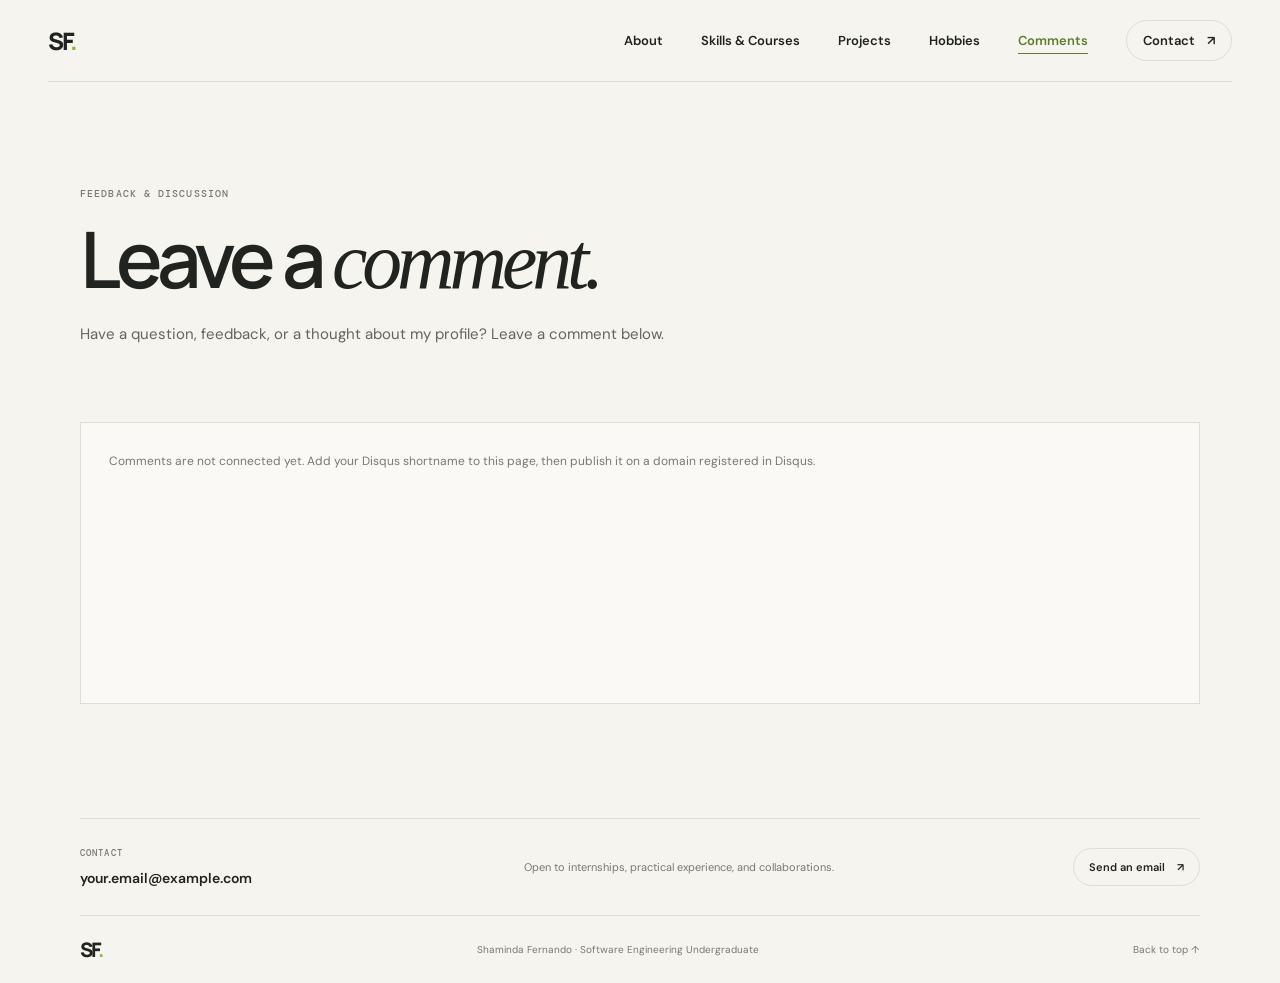
==== comments.html @ 827e6142 "Initial portfolio upload" ====
<!doctype html>
<html lang="en">
  <head>
    <meta charset="utf-8">
    <meta name="viewport" content="width=device-width, initial-scale=1">
    <meta name="theme-color" content="#f5f4ef">
    <meta name="description" content="Leave a comment or feedback for Shaminda Fernando.">
    <title>Comments — Shaminda Fernando</title>
    <link rel="preconnect" href="https://fonts.googleapis.com">
    <link rel="preconnect" href="https://fonts.gstatic.com" crossorigin>
    <link href="https://fonts.googleapis.com/css2?family=DM+Mono:wght@400;500&family=DM+Sans:wght@400;500;600;700&family=Manrope:wght@400;500;600;700;800&display=swap" rel="stylesheet">
    <link rel="stylesheet" href="styles.css">
    <script src="script.js" defer></script>
  </head>
  <body data-disqus-shortname="YOUR_DISQUS_SHORTNAME">
    <header class="site-header">
      <a class="wordmark" href="index.html" aria-label="Shaminda Fernando, home">SF<span>.</span></a>
      <button class="menu-toggle" type="button" aria-expanded="false" aria-controls="site-nav">
        <span class="menu-toggle-label">Menu</span>
        <span class="menu-icon" aria-hidden="true"><span></span><span></span></span>
      </button>
      <nav class="site-nav" id="site-nav" aria-label="Main navigation">
        <a href="index.html">About</a>
        <a href="skills.html">Skills &amp; Courses</a>
        <a href="projects.html">Projects</a>
        <a href="hobbies.html">Hobbies</a>
        <a href="comments.html" aria-current="page">Comments</a>
        <a class="nav-contact" href="index.html#contact">Contact <span aria-hidden="true">↗</span></a>
      </nav>
    </header>

    <main class="page-main section-wrap">
      <section class="page-intro">
        <p class="eyebrow">FEEDBACK &amp; DISCUSSION</p>
        <h1>Leave a <span class="serif-word">comment.</span></h1>
        <p>Have a question, feedback, or a thought about my profile? Leave a comment below.</p>
      </section>
      <section class="comments-panel" aria-label="Visitor comments">
        <p id="disqus-status" class="comments-status" aria-live="polite"></p>
        <div id="disqus_thread"></div>
      </section>
    </main>

    <footer class="site-footer section-wrap">
      <div class="footer-contact">
        <div>
          <p class="eyebrow">CONTACT</p>
          <a class="footer-email" href="mailto:your.email@example.com">your.email@example.com</a>
        </div>
        <p>Open to internships, practical experience, and collaborations.</p>
        <a class="footer-cta" href="mailto:your.email@example.com">Send an email <span aria-hidden="true">↗</span></a>
      </div>
      <div class="footer-bottom">
        <a class="wordmark" href="index.html" aria-label="Back to home">SF<span>.</span></a>
        <p>Shaminda Fernando · Software Engineering Undergraduate</p>
        <a href="#">Back to top ↑</a>
      </div>
    </footer>
  </body>
</html>
---- styles.css ----
:root {
  color-scheme: light;
  --paper: #f5f4ef;
  --ink: #20231f;
  --muted: #777a71;
  --line: #deded5;
  --green: #c9ef74;
  --serif: Georgia, "Times New Roman", serif;
  --sans: "DM Sans", sans-serif;
}

* { box-sizing: border-box; }
html { scroll-behavior: smooth; scroll-padding-top: 90px; }
body { margin: 0; background: var(--paper); color: var(--ink); font-family: var(--sans); -webkit-font-smoothing: antialiased; }
a { color: inherit; text-decoration: none; }
button { font: inherit; }
.section-wrap { width: min(1120px, calc(100% - 96px)); margin-inline: auto; }

.site-header { position: sticky; z-index: 5; top: 0; height: 82px; width: min(1280px, calc(100% - 96px)); margin: auto; display: flex; align-items: center; justify-content: space-between; border-bottom: 1px solid var(--line); background: var(--paper); }
.wordmark { font-family: "Manrope", sans-serif; font-size: 24px; font-weight: 800; letter-spacing: -2px; }
.wordmark span, .accent-dot { color: #8ab83b; }
.site-nav { display: flex; align-items: center; gap: 38px; font-size: 13px; font-weight: 600; }
.site-nav a { transition: opacity .2s ease; }
.site-nav a:not(.nav-contact) { position: relative; }
.site-nav a:not(.nav-contact)::after { position: absolute; right: 0; bottom: -5px; left: 0; height: 1px; background: currentColor; content: ""; transform: scaleX(0); transform-origin: left; transition: transform .25s ease; }
.site-nav a:not(.nav-contact):hover::after, .site-nav a[aria-current="page"]::after { transform: scaleX(1); }
.site-nav a:hover, .site-footer a:hover { opacity: .6; }
.site-nav a[aria-current="page"] { color: #607c2c; }
.nav-contact { border: 1px solid var(--line); border-radius: 30px; padding: 11px 16px; }
.nav-contact span { margin-left: 9px; }
.menu-toggle { display: none; }
a:focus-visible, button:focus-visible { outline: 2px solid #607c2c; outline-offset: 4px; }

.hero { position: relative; min-height: 645px; display: grid; grid-template-columns: 1.04fr .96fr; align-items: center; gap: 40px; padding-top: 36px; padding-bottom: 70px; }
.hero-copy { position: relative; z-index: 1; padding-bottom: 10px; }
.eyebrow { margin: 0 0 24px; color: var(--muted); font: 500 10px/1.5 "DM Mono", monospace; letter-spacing: 1.1px; }
.status-dot { display: inline-block; width: 7px; height: 7px; margin-right: 8px; border-radius: 50%; background: #88b94a; box-shadow: 0 0 0 4px #e6eddb; animation: status-pulse 2.8s ease-out infinite; }
h1, h2, h3, p { margin-top: 0; }
.hero h1, .contact h2 { margin: 0; font: 600 clamp(54px, 6.7vw, 88px)/.99 "Manrope", sans-serif; letter-spacing: -6px; }
.serif-word { font: italic 400 1.02em/.9 var(--serif); letter-spacing: -5px; }
.hero-intro { max-width: 410px; margin: 28px 0 27px; color: #62655e; font-size: 15px; line-height: 1.8; }
.hero-intro strong { color: var(--ink); font-weight: 600; }
.hero-emphasis { position: relative; display: inline-block; }
.hero-copy.reveal.is-visible .hero-emphasis { animation: word-reveal .9s .18s cubic-bezier(.2, .75, .25, 1) both; }
.hero-emphasis::after { position: absolute; right: 0; bottom: -.04em; left: 0; height: .055em; border-radius: 2px; background: #8ab83b; content: ""; transform: scaleX(0); transform-origin: left; }
.hero-copy.reveal.is-visible .hero-emphasis::after { animation: underline-draw .55s .78s ease-out forwards; }
.text-link { display: inline-flex; align-items: center; gap: 20px; padding-bottom: 8px; border-bottom: 1px solid #96988f; font-size: 13px; font-weight: 600; }
.text-link span { font-size: 17px; transition: transform .2s ease; }
.text-link:hover span { transform: translateY(3px); }
.hero-art { position: relative; min-height: 420px; overflow: hidden; background: #dce5ce; border-radius: 48% 48% 44% 42% / 43% 43% 45% 45%; isolation: isolate; }
.hero-art::before { position: absolute; inset: 18px; border: 1px solid rgba(32, 35, 31, .12); border-radius: inherit; content: ""; }
.hero-art::after { position: absolute; z-index: -1; inset: -35%; background: conic-gradient(from 20deg, transparent 0 22%, #f5f4ef44 30%, transparent 42% 65%, #a4bb7c44 73%, transparent 86%); content: ""; animation: slow-spin 32s linear infinite; }
.code-backdrop { position: absolute; z-index: 0; inset: 16% 8%; margin: 0; overflow: hidden; color: #536d3c; font: 10px/2.5 "DM Mono", monospace; opacity: .43; transform: rotate(-7deg); mask-image: linear-gradient(90deg, transparent, #000 12%, #000 78%, transparent); }
.code-backdrop span { position: absolute; left: 0; white-space: nowrap; animation: code-drift 17s ease-in-out infinite alternate; }
.code-backdrop span:nth-child(1) { top: 0; }
.code-backdrop span:nth-child(2) { top: 12%; animation-delay: -3s; }
.code-backdrop span:nth-child(3) { top: 25%; animation-delay: -6s; }
.code-backdrop span:nth-child(4) { top: 38%; animation-delay: -9s; }
.code-backdrop span:nth-child(5) { top: 51%; animation-delay: -12s; }
.code-backdrop span:nth-child(6) { top: 64%; animation-delay: -2s; }
.code-backdrop span:nth-child(7) { top: 77%; animation-delay: -7s; }
.code-backdrop span:nth-child(8) { top: 90%; animation-delay: -11s; }
.art-orbit { position: absolute; width: 470px; height: 205px; left: 50%; top: 50%; border: 1px solid rgba(32, 35, 31, .25); border-radius: 50%; transform: translate(-50%, -50%) rotate(-33deg); }
.orbit-two { width: 470px; height: 120px; transform: translate(-50%, -50%) rotate(53deg); }
.orbit-one { animation: orbit-drift 12s ease-in-out infinite alternate; }
.orbit-two { animation: orbit-drift-two 15s ease-in-out infinite alternate; }
.art-sun { position: absolute; width: 112px; height: 112px; top: 64px; right: 72px; border-radius: 50%; background: #d8a56c; }
.art-card { position: absolute; z-index: 1; top: 50%; left: 50%; width: 218px; min-height: 223px; padding: 25px; display: flex; flex-direction: column; justify-content: space-between; background: #f6f3e7; box-shadow: 0 20px 55px #4e604626; transform: translate(-50%, -46%) rotate(-7deg); transition: transform .45s cubic-bezier(.2, .8, .2, 1), box-shadow .45s ease; }
.hero-art:hover .art-card { transform: translate(-50%, -50%) rotate(-2deg); box-shadow: 0 28px 65px #4e604640; }
.art-card-label { font: 500 9px "DM Mono", monospace; letter-spacing: 1px; color: var(--muted); }
.art-card-title { font: 600 27px/1.12 "Manrope", sans-serif; letter-spacing: -1.5px; }
.art-card-mark { align-self: flex-end; color: #8ab83b; font-size: 32px; }
.art-caption, .art-coordinate { position: absolute; z-index: 1; font: 10px "DM Mono", monospace; color: #545d4b; }
.art-caption { left: 24px; bottom: 30px; }
.art-coordinate { right: 23px; top: 30px; }
.hero-index { position: absolute; right: 0; bottom: 30px; color: var(--muted); font: 10px "DM Mono", monospace; }

.work { padding-top: 112px; padding-bottom: 118px; }
.section-heading { display: flex; align-items: end; justify-content: space-between; margin-bottom: 36px; }
.section-heading .eyebrow { margin-bottom: 12px; }
.section-heading h2 { margin: 0; font: 600 clamp(34px, 4vw, 48px)/1.1 "Manrope", sans-serif; letter-spacing: -2.7px; }
.section-note { width: 240px; margin: 0 0 4px; color: var(--muted); font-size: 12px; line-height: 1.7; }
.project-grid { display: grid; grid-template-columns: 1fr 1fr; column-gap: 22px; row-gap: 40px; }
.project-card { display: block; min-width: 0; }
.project-art { position: relative; height: 270px; display: flex; align-items: center; justify-content: center; overflow: hidden; }
.project-art::after { position: absolute; top: -40%; bottom: -40%; left: -45%; width: 35%; background: linear-gradient(90deg, transparent, #ffffff70, transparent); content: ""; opacity: 0; pointer-events: none; transform: skewX(-18deg); }
.project-card:hover .project-art::after { animation: project-sheen .8s ease; }
.project-large { grid-column: 1 / -1; }
.project-large .project-art { height: 390px; }
.project-art-one { background: #d9e7c2; }
.project-art-two { background: #ead9c5; }
.project-art-three { background: #bbc8ae; }
.project-kicker { position: absolute; top: 20px; left: 22px; z-index: 2; font: 10px "DM Mono", monospace; letter-spacing: .8px; }
.project-arrow { position: absolute; z-index: 2; top: 17px; right: 19px; width: 33px; height: 33px; display: grid; place-items: center; border: 1px solid #26282066; border-radius: 50%; font-size: 15px; transition: background .2s ease, transform .2s ease; }
.project-card:hover .project-arrow { background: var(--green); transform: rotate(45deg); }
.project-wordmark { position: relative; z-index: 1; font: 500 clamp(54px, 8vw, 100px)/1 "Manrope", sans-serif; letter-spacing: -7px; }
.project-wordmark span { font: italic 400 1.05em var(--serif); }
.code-wordmark { font-family: "DM Mono", monospace; letter-spacing: -5px; }
.code-wordmark span { font-family: "DM Mono", monospace; font-style: normal; color: #607444; }
.field-shape { position: absolute; width: 315px; height: 315px; right: 6%; bottom: -232px; border: 1px solid #60744480; border-radius: 50%; }
.field-shape-two { right: auto; bottom: -260px; left: 7%; width: 350px; height: 350px; }
.phone-mockup { position: relative; width: 143px; height: 212px; padding: 34px 14px 14px; border: 5px solid #30322c; border-radius: 22px; background: #f4eddf; box-shadow: 10px 15px 25px #55452d25; transform: rotate(7deg); }
.phone-top { position: absolute; width: 39px; height: 5px; top: 12px; left: calc(50% - 19px); border-radius: 5px; background: #30322c; }
.phone-greeting { display: block; font: 600 23px/1 "Manrope", sans-serif; letter-spacing: -1.5px; }
.phone-pill { display: block; width: fit-content; margin-top: 17px; padding: 6px 8px; border-radius: 20px; background: #d8e6bf; font: 8px "DM Mono", monospace; }
.phone-spark { display: block; margin-top: 20px; color: #8ab83b; text-align: right; font-size: 26px; }
.studio-type { font: 700 clamp(38px, 5vw, 59px)/.86 "Manrope", sans-serif; letter-spacing: -3px; text-align: center; }
.studio-type i { font: italic 400 1em var(--serif); letter-spacing: -2px; }
.studio-stamp { position: absolute; right: 16%; bottom: 19%; padding: 10px; border: 1px solid #25291c; border-radius: 50%; font: 8px "DM Mono", monospace; transform: rotate(-12deg); }
.project-meta { display: flex; align-items: start; justify-content: space-between; padding-top: 15px; }
.project-meta h3 { margin: 0 0 5px; font-size: 15px; font-weight: 600; }
.project-meta p, .project-meta > span { margin: 0; color: var(--muted); font-size: 11px; }
.project-meta > span { padding-top: 3px; font-family: "DM Mono", monospace; }
.edit-note { margin: 32px 0 0; color: var(--muted); font: 10px "DM Mono", monospace; }

.about { padding: 100px 0 108px; background: #e9e9df; }
.about-inner { display: grid; grid-template-columns: .8fr 1.2fr; gap: 90px; }
.about-label .eyebrow { margin-top: 12px; }
.about-doodle { display: inline-block; margin: 35px 0 0 14px; color: #91b94c; font-size: 60px; }
.about-copy h2 { margin: 0 0 30px; font: 600 clamp(36px, 4.5vw, 54px)/1.08 "Manrope", sans-serif; letter-spacing: -3px; }
.about-copy h2 span { color: #8ba45e; font: italic 400 1.04em var(--serif); letter-spacing: -2px; }
.about-copy > p { max-width: 515px; color: #62655e; font-size: 13px; line-height: 1.9; }
.skills { display: flex; flex-wrap: wrap; gap: 9px; margin-top: 25px; }
.skills span { padding: 9px 12px; border: 1px solid #c8c9bd; border-radius: 30px; font-size: 10px; }

.contact { padding-top: 112px; padding-bottom: 114px; text-align: center; }
.contact .eyebrow { margin-bottom: 22px; }
.contact h2 { font-size: clamp(54px, 7vw, 84px); }
.contact-link { display: inline-block; margin-top: 30px; padding-bottom: 8px; border-bottom: 1px solid #8a8d83; font-size: 15px; font-weight: 600; }
.contact-link span { margin-left: 8px; }
.contact-hint { margin: 13px 0 0; color: var(--muted); font-size: 10px; }
.site-footer { display: block; padding-top: 28px; border-top: 1px solid var(--line); }
.site-footer .wordmark { font-size: 20px; }
.footer-contact { display: grid; grid-template-columns: 1fr 1.25fr auto; align-items: center; gap: 24px; padding-bottom: 27px; }
.footer-contact .eyebrow { margin: 0 0 6px; font-size: 9px; }
.footer-contact > p { margin: 0; color: var(--muted); font-size: 11px; }
.footer-email { font-size: 14px; font-weight: 600; }
.footer-cta { padding: 11px 15px; border: 1px solid var(--line); border-radius: 30px; font-size: 11px; font-weight: 600; }
.footer-cta span { margin-left: 9px; }
.footer-bottom { min-height: 68px; display: flex; align-items: center; justify-content: space-between; border-top: 1px solid var(--line); }
.footer-bottom p, .footer-bottom > a:last-child { margin: 0; color: var(--muted); font-size: 10px; }

.hero-actions { display: flex; align-items: center; flex-wrap: wrap; gap: 23px; }
.button-link { display: inline-flex; align-items: center; gap: 20px; padding: 13px 17px; border-radius: 30px; background: var(--ink); color: var(--paper); font-size: 12px; font-weight: 600; transition: background .2s ease, transform .2s ease; }
.button-link:hover { background: #4a5740; transform: translateY(-2px); }
.button-link span { font-size: 15px; }
.about-home { min-height: 610px; }
.page-main { min-height: calc(100vh - 164px); }
.page-intro { max-width: 720px; padding: 104px 0 74px; }
.page-intro .eyebrow { margin-bottom: 18px; }
.page-intro h1 { margin: 0 0 22px; font: 600 clamp(48px, 7vw, 78px)/1.02 "Manrope", sans-serif; letter-spacing: -5px; }
.page-intro h1 .serif-word { white-space: nowrap; }
.page-intro > p:last-child { max-width: 590px; margin: 0; color: #62655e; font-size: 15px; line-height: 1.8; }
.content-section { padding: 0 0 92px; }
.content-section .section-heading { margin-bottom: 28px; }
.info-grid { display: grid; grid-template-columns: repeat(3, 1fr); gap: 16px; }
.info-card { min-height: 250px; padding: 25px; border: 1px solid var(--line); background: #faf9f5; }
.card-number, .learning-index, .interest-number { color: var(--muted); font: 10px "DM Mono", monospace; }
.info-card h3 { margin: 30px 0 10px; font: 600 20px "Manrope", sans-serif; letter-spacing: -.5px; }
.info-card > p, .interest-card > p { min-height: 42px; margin-bottom: 18px; color: #62655e; font-size: 12px; line-height: 1.7; }
.info-card .skills { margin-top: 0; gap: 7px; }
.info-card .skills span, .case-copy .skills span { padding: 7px 10px; font-size: 9px; }
.learning-section { padding-bottom: 105px; }
.learning-list { border-top: 1px solid var(--line); }
.learning-item { display: grid; grid-template-columns: 48px 1fr auto; align-items: center; gap: 18px; padding: 24px 0; border-bottom: 1px solid var(--line); }
.learning-item h3 { margin: 0 0 6px; font: 600 16px "Manrope", sans-serif; }
.learning-item p { margin: 0; color: var(--muted); font-size: 12px; line-height: 1.6; }
.learning-status { padding: 7px 10px; border: 1px solid var(--line); border-radius: 20px; color: #62655e; font: 9px "DM Mono", monospace; white-space: nowrap; }
.learning-section .edit-note { margin-top: 20px; line-height: 1.7; }
.projects-list { padding-bottom: 100px; }
.case-study { display: grid; grid-template-columns: 1fr 1fr; min-height: 360px; margin-bottom: 28px; background: #eeeee7; }
.case-study-reverse .case-art { order: 2; }
.case-study-reverse .case-copy { order: 1; }
.case-art { position: relative; min-height: 360px; display: flex; align-items: center; justify-content: center; overflow: hidden; }
.case-art-one { background: #d9e7c2; }
.case-art-two { background: #ead9c5; }
.case-art-three { background: #bbc8ae; }
.case-art .project-wordmark { font-size: clamp(42px, 6vw, 72px); }
.case-copy { align-self: center; padding: 40px clamp(24px, 5vw, 58px); }
.case-copy .eyebrow { margin-bottom: 12px; }
.case-copy h2 { margin: 0 0 13px; font: 600 clamp(24px, 3vw, 34px)/1.15 "Manrope", sans-serif; letter-spacing: -1.5px; }
.case-copy > p:not(.eyebrow):not(.case-placeholder) { color: #62655e; font-size: 12px; line-height: 1.8; }
.case-copy .skills { margin: 19px 0; }
.case-placeholder { margin: 18px 0 0; color: var(--muted); font: 9px/1.7 "DM Mono", monospace; }
.interest-grid { display: grid; grid-template-columns: 1fr 1fr; gap: 16px; padding-bottom: 24px; }
.interest-card { position: relative; min-height: 235px; padding: 26px; overflow: hidden; }
.interest-card-one { background: #e3e9d8; }
.interest-card-two { background: #eee1d1; }
.interest-card-three { background: #e8e8de; }
.interest-card-four { background: #dce5ce; }
.interest-icon { position: absolute; top: 21px; right: 24px; color: #789347; font-size: 28px; }
.interest-card h2 { margin: 52px 0 11px; font: 600 22px "Manrope", sans-serif; letter-spacing: -.7px; }
.interest-card > p { max-width: 330px; margin: 0; }
.page-main > .edit-note { padding-bottom: 64px; line-height: 1.7; }
.comments-panel { min-height: 250px; margin: 0 0 100px; padding: 28px; border: 1px solid var(--line); background: #faf9f5; }
.comments-status { margin: 0 0 24px; color: var(--muted); font-size: 12px; line-height: 1.7; }
#disqus_thread { min-height: 180px; }

@keyframes gentle-float {
  0%, 100% { transform: translateY(0); }
  50% { transform: translateY(-8px); }
}

@keyframes slow-spin {
  to { transform: rotate(360deg); }
}

@keyframes orbit-drift {
  to { transform: translate(-50%, -50%) rotate(-28deg) scale(1.05); }
}

@keyframes orbit-drift-two {
  to { transform: translate(-50%, -50%) rotate(58deg) scale(.96); }
}

@keyframes status-pulse {
  0% { box-shadow: 0 0 0 0 #88b94a55; }
  70%, 100% { box-shadow: 0 0 0 7px #88b94a00; }
}

@keyframes project-sheen {
  0% { left: -45%; opacity: 0; }
  15% { opacity: 1; }
  100% { left: 120%; opacity: 0; }
}

@keyframes code-drift {
  from { opacity: .2; transform: translateX(5%); }
  to { opacity: .7; transform: translateX(-8%); }
}

@keyframes word-reveal {
  from { clip-path: inset(0 100% 0 0); opacity: .35; transform: translateY(.12em); }
  to { clip-path: inset(0); opacity: 1; transform: translateY(0); }
}

@keyframes underline-draw {
  to { transform: scaleX(1); }
}

.art-sun { animation: gentle-float 5s ease-in-out infinite; }
.info-card, .case-study, .interest-card { transition: transform .25s ease, box-shadow .25s ease; }
.info-card:hover, .case-study:hover, .interest-card:hover { transform: translateY(-4px); box-shadow: 0 16px 35px #20231f0d; }
.has-reveal .reveal { opacity: 0; transform: translateY(24px); transition: opacity .7s ease, transform .7s cubic-bezier(.2, .75, .25, 1); transition-delay: var(--reveal-delay, 0ms); }
.has-reveal .reveal.is-visible { opacity: 1; transform: translateY(0); }
.has-reveal .info-card.reveal.is-visible:hover, .has-reveal .case-study.reveal.is-visible:hover, .has-reveal .interest-card.reveal.is-visible:hover { transform: translateY(-4px); }

@media (max-width: 760px) {
  .section-wrap, .site-header { width: calc(100% - 44px); }
  .site-header { height: 70px; }
  .menu-toggle { display: flex; align-items: center; gap: 10px; padding: 8px 0 8px 8px; border: 0; background: transparent; color: var(--ink); cursor: pointer; font-size: 12px; }
  .menu-icon { display: flex; width: 18px; flex-direction: column; gap: 5px; }
  .menu-icon span { height: 1px; background: var(--ink); }
  .site-nav { position: absolute; z-index: 4; top: 69px; right: 22px; left: 22px; display: none; align-items: stretch; gap: 0; padding: 8px 18px; border: 1px solid var(--line); background: var(--paper); }
  .site-nav.is-open { display: flex; flex-direction: column; }
  .site-nav a { padding: 14px 0; }
  .site-nav .nav-contact { padding: 14px 0; border: 0; border-top: 1px solid var(--line); border-radius: 0; }
  .hero { min-height: auto; grid-template-columns: 1fr; gap: 42px; padding-top: 75px; padding-bottom: 68px; }
  .hero h1 { font-size: clamp(54px, 13vw, 78px); letter-spacing: -4px; }
  .hero-art { min-height: 340px; }
  .code-backdrop { font-size: 8px; }
  .art-sun { width: 85px; height: 85px; top: 55px; right: 46px; }
  .art-card { width: 190px; min-height: 195px; }
  .art-card-title { font-size: 24px; }
  .hero-index { bottom: 23px; }
  .work { padding-top: 75px; padding-bottom: 80px; }
  .section-heading { align-items: start; flex-direction: column; gap: 15px; margin-bottom: 26px; }
  .section-note { width: auto; max-width: 300px; }
  .project-grid { grid-template-columns: 1fr; row-gap: 30px; }
  .project-large { grid-column: auto; }
  .project-large .project-art { height: 280px; }
  .project-art { height: 250px; }
  .project-wordmark { letter-spacing: -4px; }
  .about { padding: 70px 0 75px; }
  .about-inner { grid-template-columns: 1fr; gap: 22px; }
  .about-doodle { display: none; }
  .about-copy h2 { font-size: 43px; }
  .contact { padding-top: 80px; padding-bottom: 84px; }
  .contact h2 { font-size: clamp(55px, 13vw, 78px); letter-spacing: -4px; }
  .site-footer { min-height: 72px; }
  .site-footer { padding-top: 22px; }
  .footer-contact { grid-template-columns: 1fr auto; gap: 16px; padding-bottom: 22px; }
  .footer-contact > p { grid-column: 1 / -1; grid-row: 2; }
  .footer-email { font-size: 12px; }
  .footer-cta { grid-column: 2; grid-row: 1; padding: 10px 12px; }
  .footer-bottom { min-height: 66px; }
  .footer-bottom p { max-width: 150px; text-align: center; line-height: 1.5; }
  .site-nav { box-shadow: 0 14px 28px #20231f12; }
  .hero-actions { gap: 17px; }
  .about-home { padding-top: 65px; }
  .page-intro { padding: 72px 0 50px; }
  .page-intro h1 { font-size: clamp(43px, 11vw, 64px); letter-spacing: -3.5px; }
  .info-grid { grid-template-columns: 1fr; gap: 11px; }
  .info-card { min-height: 0; padding: 22px; }
  .info-card h3 { margin-top: 22px; }
  .info-card > p { min-height: 0; }
  .learning-item { grid-template-columns: 28px 1fr; gap: 12px; }
  .learning-status { grid-column: 2; justify-self: start; }
  .case-study { grid-template-columns: 1fr; }
  .case-study-reverse .case-art, .case-study-reverse .case-copy { order: initial; }
  .case-art { min-height: 270px; }
  .case-copy { padding: 28px 23px 32px; }
  .interest-grid { grid-template-columns: 1fr; }
  .interest-card { min-height: 205px; }
  .page-main { min-height: calc(100vh - 142px); }
}

@media (prefers-reduced-motion: reduce) {
  *, *::before, *::after { scroll-behavior: auto !important; transition-duration: .01ms !important; animation: none !important; }
}
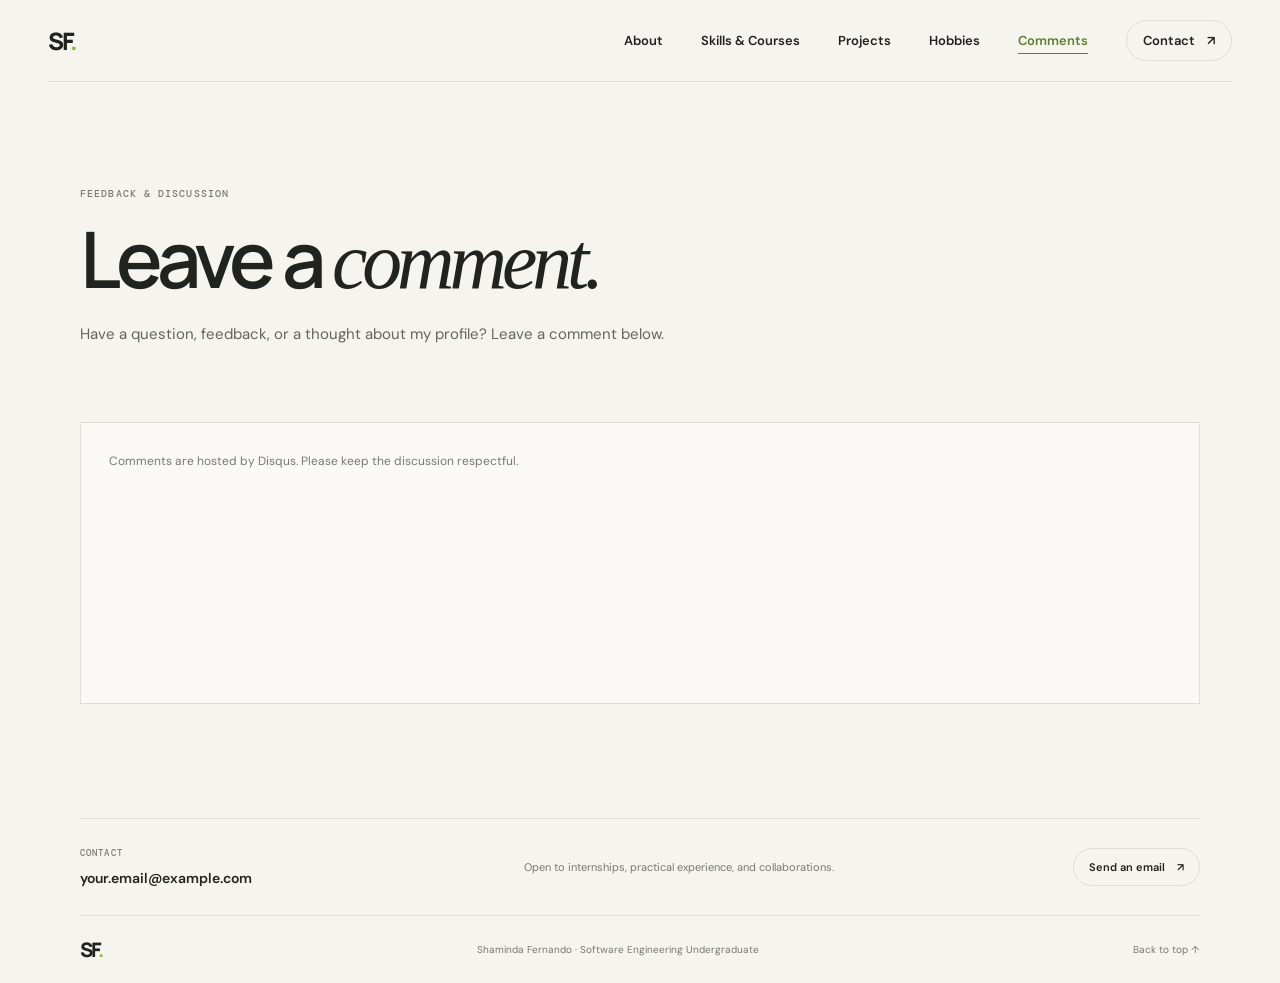
==== commit f9e187a1: "Agent Host changes for main" ====
--- a/comments.html
+++ b/comments.html
@@ -12,7 +12,7 @@
     <link rel="stylesheet" href="styles.css">
     <script src="script.js" defer></script>
   </head>
-  <body data-disqus-shortname="YOUR_DISQUS_SHORTNAME">
+  <body data-disqus-shortname="pklshamindafernanadofernando">
     <header class="site-header">
       <a class="wordmark" href="index.html" aria-label="Shaminda Fernando, home">SF<span>.</span></a>
       <button class="menu-toggle" type="button" aria-expanded="false" aria-controls="site-nav">
